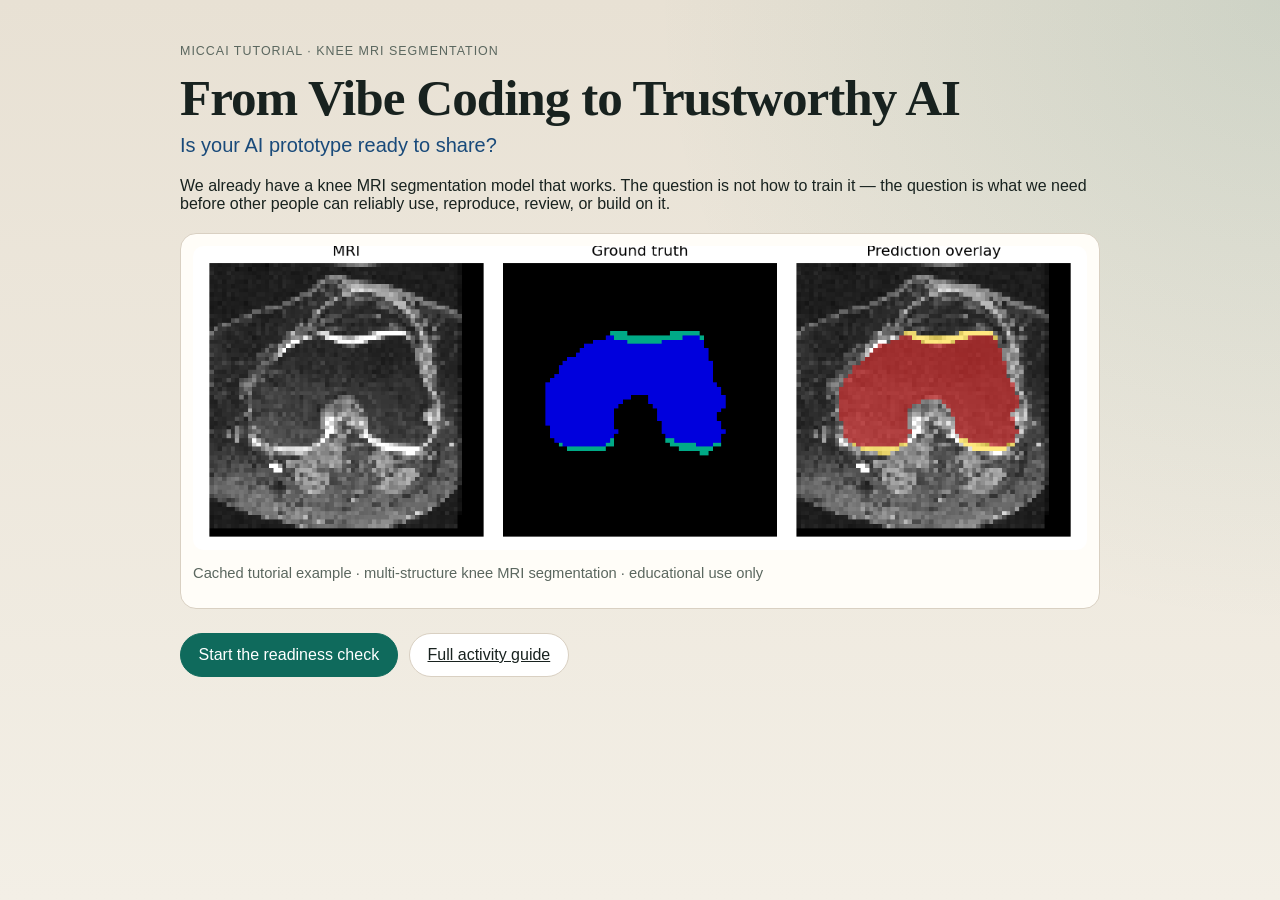
==== website/index.html @ ebb2738b "Add interactive tutorial activity and GitHub Pages site. Include the full activity guide (docs + web" ====
<!DOCTYPE html>
<html lang="en">
  <head>
    <meta charset="utf-8" />
    <meta name="viewport" content="width=device-width, initial-scale=1" />
    <title>From Vibe Coding to Trustworthy AI</title>
    <meta
      name="description"
      content="Interactive readiness check: run a cached lab, score AI-generated tests, pack evidence by intended use."
    />
    <link rel="stylesheet" href="style.css" />
  </head>
  <body>
    <main class="shell">
      <section id="landing" class="screen">
        <p class="eyebrow">MICCAI tutorial · knee MRI segmentation</p>
        <h1>From Vibe Coding to Trustworthy AI</h1>
        <p class="lede">Is your AI prototype ready to share?</p>
        <p>
          We already have a knee MRI segmentation model that works. The question is
          not how to train it — the question is what we need before other people can
          reliably use, reproduce, review, or build on it.
        </p>
        <div class="hero-visual">
          <img src="assets/mid_slice.png" alt="Knee MRI with segmentation overlay" />
          <p class="caption">
            Cached tutorial example · multi-structure knee MRI segmentation · educational use only
          </p>
        </div>
        <div class="nav" style="margin-top:0">
          <button class="btn primary" data-go="use">Start the readiness check</button>
          <a class="btn" href="activity.html">Full activity guide</a>
        </div>
      </section>

      <section id="use" class="screen hidden">
        <h2>Choose your intended use</h2>
        <p>This choice changes the recommendations at the end.</p>
        <div class="card-grid" id="use-grid"></div>
        <div class="nav">
          <button class="btn" data-go="landing">Back</button>
          <button class="btn primary" id="use-next" disabled>Continue</button>
        </div>
      </section>

      <section id="testing" class="screen hidden">
        <h2>Testing checklist</h2>
        <p class="callout">
          <strong>Important:</strong> testing the AI model ≠ testing the AI software.
          Model questions ask “is performance acceptable?” Software questions ask
          “does the pipeline load, validate, save and stay stable?”
        </p>
        <div id="testing-list" class="checklist"></div>
        <div class="nav">
          <button class="btn" data-go="use">Back</button>
          <button class="btn primary" data-go="repro">Continue</button>
        </div>
      </section>

      <section id="repro" class="screen hidden">
        <h2>Reproducibility checklist</h2>
        <pre class="flow">Clone → Install → Run one command → Reproduce the example result</pre>
        <div id="repro-list" class="checklist"></div>
        <div class="nav">
          <button class="btn" data-go="testing">Back</button>
          <button class="btn primary" data-go="lab">Continue to lab</button>
        </div>
      </section>

      <section id="lab" class="screen hidden">
        <h2>Run the lab</h2>
        <p>
          Click to run the cached demo, smoke checks, or reproduction.
          Live mode needs <code>python scripts/tutorial_lab.py</code>; otherwise you see a pre-recorded sample.
        </p>
        <div id="lab-banner" class="lab-banner" aria-live="polite"></div>
        <div class="lab-actions">
          <button class="btn primary" type="button" data-lab="demo">Run demo</button>
          <button class="btn primary" type="button" data-lab="smoke">Run smoke test</button>
          <button class="btn primary" type="button" data-lab="reproduce">Reproduce example</button>
        </div>
        <pre id="lab-terminal" class="lab-terminal" aria-live="polite">Ready. Choose an action above.</pre>
        <div id="lab-overlay-wrap" class="lab-overlay hidden">
          <img id="lab-overlay" alt="Lab overlay preview" />
        </div>
        <div class="nav">
          <button class="btn" data-go="repro">Back</button>
          <button class="btn primary" data-go="assess">Score AI-generated tests</button>
        </div>
      </section>

      <section id="assess" class="screen hidden">
        <h2>Score AI-generated tests</h2>
        <p>
          Same task, three prompts. Read the generated test, score it yourself (0–6),
          then compare with the answer key.
        </p>
        <div class="scenario-tabs" id="assess-tabs" role="tablist"></div>
        <article class="assess-panel">
          <h3>Prompt</h3>
          <pre id="assess-prompt" class="prompt-box"></pre>
          <div class="pack-actions">
            <button class="btn" type="button" id="copy-prompt">Copy prompt</button>
          </div>
          <h3>Generated test</h3>
          <pre id="assess-code" class="code-box"></pre>
          <h3>Your score <span id="assess-your-total" class="score-pill">0 / 6</span></h3>
          <div id="assess-rubric" class="rubric-list"></div>
          <div class="pack-actions">
            <button class="btn" type="button" id="assess-reset">Reset my scores</button>
            <button class="btn primary" type="button" id="assess-compare">Compare with answer key</button>
          </div>
          <div id="assess-feedback" class="pack-feedback hidden" aria-live="polite"></div>
        </article>
        <div class="nav">
          <button class="btn" data-go="lab">Back</button>
          <button class="btn primary" data-go="scenarios">Continue to packing</button>
        </div>
      </section>

      <section id="scenarios" class="screen hidden">
        <h2>Pack what you need</h2>
        <p>
          Drag items into the bag for this use case — or tap an item, then tap the bag.
          Leave overkill items in the pool. Then check your packing.
        </p>
        <div class="scenario-tabs" id="scenario-tabs" role="tablist"></div>
        <div class="pack-board">
          <div class="pack-zone pool-zone">
            <h3>Available evidence</h3>
            <p class="caption" id="pool-hint">Tap or drag items you would include.</p>
            <div id="item-pool" class="item-pool" aria-label="Available evidence"></div>
          </div>
          <div class="pack-zone bag-zone" id="bag-drop">
            <h3 id="bag-title">Your bag</h3>
            <p class="caption" id="bag-hint">Drop essentials here</p>
            <div id="item-bag" class="item-bag" aria-label="Packed items"></div>
          </div>
        </div>
        <div class="pack-actions">
          <button class="btn" id="pack-reset" type="button">Empty bag</button>
          <button class="btn primary" id="pack-check" type="button">Check my packing</button>
        </div>
        <div id="pack-feedback" class="pack-feedback hidden" aria-live="polite"></div>
        <div class="nav">
          <button class="btn" data-go="assess">Back</button>
          <button class="btn primary" id="scenario-next" type="button">Next scenario</button>
        </div>
      </section>

      <section id="summary" class="screen hidden">
        <h2>Final readiness summary</h2>
        <p class="caption">Educational indicator only — not a clinical certification.</p>
        <div id="summary-box" class="summary"></div>
        <div class="nav">
          <button class="btn" data-go="scenarios">Back</button>
          <button class="btn" id="restart">Start over</button>
        </div>
      </section>
    </main>
    <script src="script.js"></script>
  </body>
</html>
---- website/style.css ----
:root {
  --bg: #f3efe6;
  --ink: #18221f;
  --muted: #5b675f;
  --card: #fffdf8;
  --line: #d9d0c2;
  --accent: #0f6a5c;
  --accent-2: #194a7a;
  --warn: #9a4f16;
  --ok: #1f6b45;
  --serif: Georgia, "Iowan Old Style", "Times New Roman", serif;
  --sans: "Segoe UI", "Helvetica Neue", Arial, sans-serif;
}

* { box-sizing: border-box; }
body {
  margin: 0;
  font-family: var(--sans);
  color: var(--ink);
  background:
    radial-gradient(circle at top right, rgba(15,106,92,.12), transparent 40%),
    linear-gradient(180deg, #e8e1d4, var(--bg));
  min-height: 100vh;
}
.shell {
  width: min(920px, calc(100% - 2rem));
  margin: 0 auto;
  padding: 2rem 0 3rem;
}
.hidden { display: none !important; }
.eyebrow {
  text-transform: uppercase;
  letter-spacing: .08em;
  font-size: .78rem;
  color: var(--muted);
}
h1, h2, h3 { font-family: var(--serif); letter-spacing: -.02em; }
h1 { font-size: clamp(2rem, 5vw, 3.2rem); line-height: 1.05; margin: .4rem 0 0.6rem; }
.lede { font-size: 1.25rem; color: var(--accent-2); margin-top: 0; }
.caption { color: var(--muted); font-size: .92rem; }
.hero-visual {
  margin: 1.25rem 0 1.5rem;
  padding: 0.75rem;
  background: var(--card);
  border: 1px solid var(--line);
  border-radius: 16px;
}
.hero-visual img { width: 100%; border-radius: 10px; display: block; }
.btn {
  border: 1px solid var(--line);
  background: white;
  color: var(--ink);
  border-radius: 999px;
  padding: .75rem 1.1rem;
  font: inherit;
  cursor: pointer;
}
.btn.primary { background: var(--accent); border-color: var(--accent); color: white; }
.btn:disabled { opacity: .45; cursor: not-allowed; }
.nav { display: flex; gap: .7rem; flex-wrap: wrap; margin-top: 1.25rem; }
.card-grid { display: grid; grid-template-columns: repeat(auto-fit, minmax(180px, 1fr)); gap: .8rem; }
.use-card, .check-item, .scenario, .summary {
  background: var(--card);
  border: 1px solid var(--line);
  border-radius: 14px;
  padding: 1rem;
}
.use-card { text-align: left; cursor: pointer; font: inherit; color: inherit; }
.use-card.selected, .check-item.done { border-color: var(--accent); box-shadow: 0 0 0 2px rgba(15,106,92,.12); }
.use-card strong { display: block; font-family: var(--serif); font-size: 1.1rem; margin-bottom: .35rem; }
.checklist { display: grid; gap: .7rem; }
.check-item { cursor: pointer; }
.check-item .tag {
  display: inline-block;
  font-size: .75rem;
  font-weight: 700;
  letter-spacing: .04em;
  padding: .2rem .5rem;
  border-radius: 999px;
  background: rgba(15,106,92,.1);
  color: var(--accent);
  margin-bottom: .4rem;
}
.callout {
  background: rgba(154,79,22,.08);
  border-left: 4px solid var(--warn);
  padding: .8rem 1rem;
}
.flow {
  background: #17231f;
  color: #e8f5f1;
  padding: 1rem;
  border-radius: 12px;
  overflow: auto;
}
.scenario-tabs {
  display: flex;
  flex-wrap: wrap;
  gap: .5rem;
  margin: 1rem 0 1.1rem;
}
.scenario-tab {
  border: 1px solid var(--line);
  background: white;
  border-radius: 999px;
  padding: .45rem .85rem;
  font: inherit;
  cursor: pointer;
  color: var(--muted);
}
.scenario-tab.active {
  background: var(--accent);
  border-color: var(--accent);
  color: white;
}
.scenario-tab.done:not(.active) {
  border-color: var(--ok);
  color: var(--ok);
}
.pack-board {
  display: grid;
  grid-template-columns: 1fr 1fr;
  gap: .9rem;
  margin-bottom: 1rem;
}
.pack-zone {
  background: var(--card);
  border: 1px solid var(--line);
  border-radius: 14px;
  padding: 1rem;
  min-height: 220px;
}
.pack-zone h3 { margin: 0 0 .25rem; font-size: 1.05rem; }
.bag-zone {
  border-style: dashed;
  border-width: 2px;
  background:
    linear-gradient(180deg, rgba(15,106,92,.06), transparent 55%),
    var(--card);
}
.bag-zone.drag-over {
  border-color: var(--accent);
  box-shadow: 0 0 0 3px rgba(15,106,92,.15);
}
.item-pool, .item-bag {
  display: flex;
  flex-wrap: wrap;
  gap: .5rem;
  margin-top: .75rem;
  min-height: 4rem;
}
.pack-item {
  border: 1px solid var(--line);
  background: white;
  border-radius: 12px;
  padding: .55rem .75rem;
  font: inherit;
  font-size: .92rem;
  cursor: grab;
  user-select: none;
  transition: transform .15s ease, box-shadow .15s ease, border-color .15s ease;
}
.pack-item:active { cursor: grabbing; }
.pack-item.selected {
  border-color: var(--accent-2);
  box-shadow: 0 0 0 2px rgba(25,74,122,.18);
  transform: translateY(-2px);
}
.pack-item.correct {
  border-color: var(--ok);
  background: rgba(31,107,69,.08);
}
.pack-item.overkill {
  border-color: var(--warn);
  background: rgba(154,79,22,.1);
}
.pack-item.missing-mark {
  opacity: .55;
  border-style: dashed;
}
.pack-actions {
  display: flex;
  flex-wrap: wrap;
  gap: .7rem;
  margin-bottom: .9rem;
}
.pack-feedback {
  background: var(--card);
  border: 1px solid var(--line);
  border-radius: 14px;
  padding: 1rem 1.1rem;
  margin-bottom: .5rem;
}
.pack-feedback h3 { margin: 0 0 .4rem; }
.pack-feedback ul { margin: .35rem 0 .8rem 1.1rem; }
.pack-feedback .score {
  font-family: var(--serif);
  font-size: 1.15rem;
  color: var(--accent-2);
}
.pack-feedback .ok { color: var(--ok); }
.pack-feedback .warn { color: var(--warn); }
.lab-banner {
  border-radius: 12px;
  padding: .7rem 1rem;
  margin: .8rem 0 1rem;
  background: rgba(25,74,122,.08);
  border: 1px solid var(--line);
  color: var(--accent-2);
  font-size: .95rem;
}
.lab-banner.live { background: rgba(31,107,69,.1); color: var(--ok); }
.lab-banner.sample { background: rgba(154,79,22,.1); color: var(--warn); }
.lab-actions { display: flex; flex-wrap: wrap; gap: .7rem; margin-bottom: .9rem; }
.lab-terminal {
  background: #17231f;
  color: #e8f5f1;
  padding: 1rem;
  border-radius: 12px;
  overflow: auto;
  min-height: 10rem;
  white-space: pre-wrap;
  font-size: .9rem;
  line-height: 1.45;
}
.lab-overlay {
  margin-top: 1rem;
  padding: .75rem;
  background: var(--card);
  border: 1px solid var(--line);
  border-radius: 14px;
}
.lab-overlay img { width: 100%; border-radius: 10px; display: block; }
.assess-panel {
  background: var(--card);
  border: 1px solid var(--line);
  border-radius: 14px;
  padding: 1rem 1.1rem;
}
.prompt-box, .code-box {
  background: #17231f;
  color: #e8f5f1;
  padding: .9rem 1rem;
  border-radius: 12px;
  overflow: auto;
  white-space: pre-wrap;
  font-size: .86rem;
  line-height: 1.4;
  max-height: 280px;
}
.score-pill {
  display: inline-block;
  margin-left: .4rem;
  font-family: var(--sans);
  font-size: .9rem;
  padding: .15rem .55rem;
  border-radius: 999px;
  background: rgba(15,106,92,.12);
  color: var(--accent);
  vertical-align: middle;
}
.rubric-list { display: grid; gap: .55rem; margin: .7rem 0 1rem; }
.rubric-row {
  display: grid;
  grid-template-columns: 1fr auto;
  gap: .6rem;
  align-items: center;
  padding: .65rem .75rem;
  border: 1px solid var(--line);
  border-radius: 12px;
  background: white;
}
.rubric-row.match-yes { border-color: var(--ok); background: rgba(31,107,69,.06); }
.rubric-row.match-no { border-color: var(--warn); background: rgba(154,79,22,.08); }
.rubric-row .hint { display: block; color: var(--muted); font-size: .85rem; margin-top: .15rem; }
.rubric-toggle { display: flex; gap: .35rem; }
.rubric-toggle button {
  border: 1px solid var(--line);
  background: white;
  border-radius: 999px;
  padding: .35rem .7rem;
  font: inherit;
  cursor: pointer;
}
.rubric-toggle button.on-yes { background: rgba(31,107,69,.15); border-color: var(--ok); color: var(--ok); }
.rubric-toggle button.on-no { background: rgba(154,79,22,.12); border-color: var(--warn); color: var(--warn); }
code {
  font-family: ui-monospace, Consolas, monospace;
  font-size: .9em;
  background: rgba(0,0,0,.05);
  padding: .1rem .35rem;
  border-radius: 6px;
}
.summary h3 { margin-top: 0; }
.summary ul { margin: .4rem 0 1rem 1.1rem; }
@media (max-width: 720px) {
  .pack-board { grid-template-columns: 1fr; }
  .rubric-row { grid-template-columns: 1fr; }
}
@media (max-width: 640px) {
  .shell { padding-top: 1.2rem; }
}
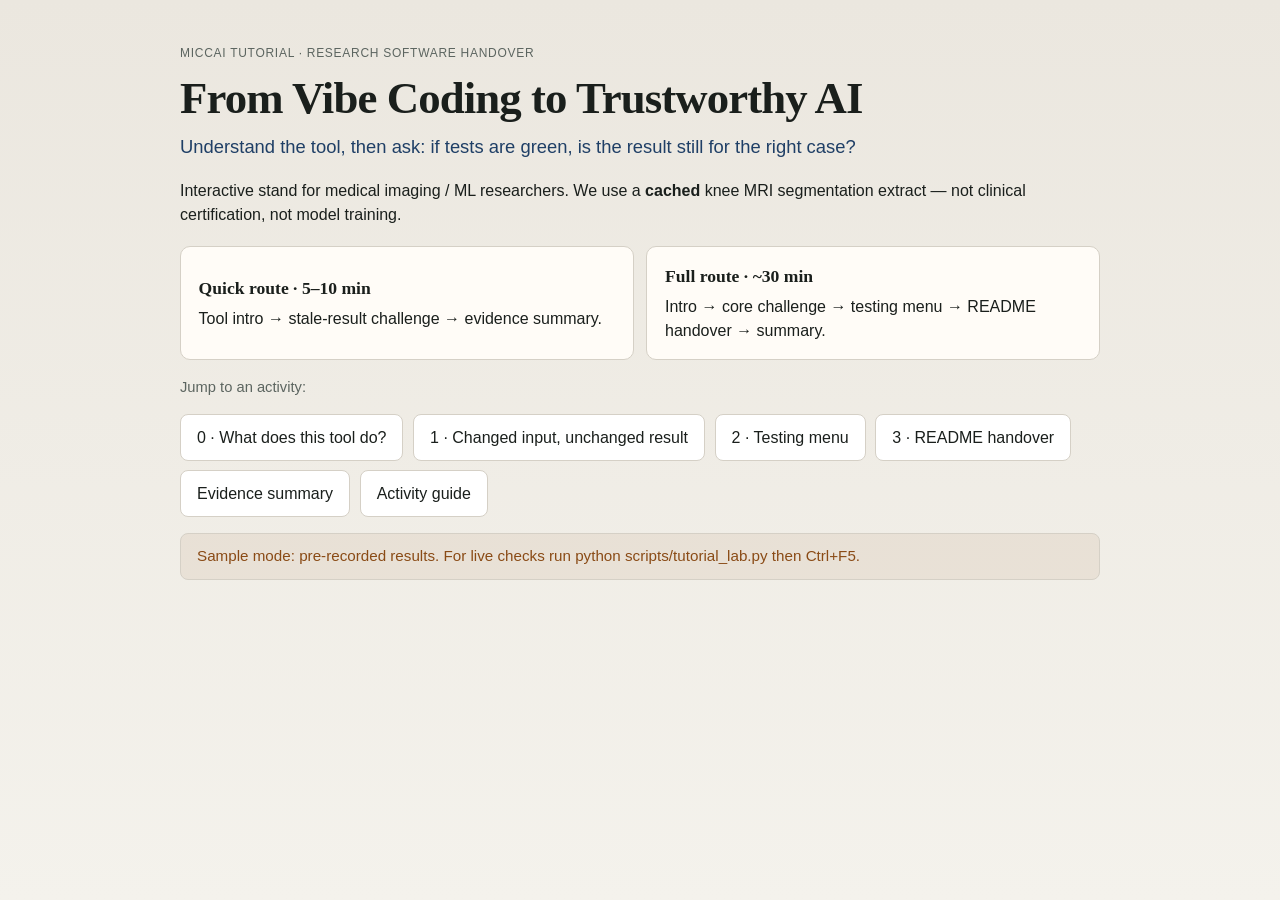
==== commit 209787d7: "initial" ====
--- a/website/index.html
+++ b/website/index.html
@@ -6,158 +6,218 @@
     <title>From Vibe Coding to Trustworthy AI</title>
     <meta
       name="description"
-      content="Interactive readiness check: run a cached lab, score AI-generated tests, pack evidence by intended use."
+      content="MICCAI stand: understand a knee MRI segmentation tool, catch stale result reuse, review README handover."
     />
     <link rel="stylesheet" href="style.css" />
   </head>
   <body>
     <main class="shell">
       <section id="landing" class="screen">
-        <p class="eyebrow">MICCAI tutorial · knee MRI segmentation</p>
+        <p class="eyebrow">MICCAI tutorial · research software handover</p>
         <h1>From Vibe Coding to Trustworthy AI</h1>
-        <p class="lede">Is your AI prototype ready to share?</p>
+        <p class="lede">
+          Understand the tool, then ask: if tests are green, is the result still for the right case?
+        </p>
         <p>
-          We already have a knee MRI segmentation model that works. The question is
-          not how to train it — the question is what we need before other people can
-          reliably use, reproduce, review, or build on it.
-        </p>
-        <div class="hero-visual">
-          <img src="assets/mid_slice.png" alt="Knee MRI with segmentation overlay" />
+          Interactive stand for medical imaging / ML researchers. We use a
+          <strong>cached</strong> knee MRI segmentation extract — not clinical certification,
+          not model training.
+        </p>
+        <div class="route-grid">
+          <button class="route-card" type="button" data-go="intro" data-route="quick">
+            <strong>Quick route · 5–10 min</strong>
+            <span>Tool intro → stale-result challenge → evidence summary.</span>
+          </button>
+          <button class="route-card" type="button" data-go="intro" data-route="full">
+            <strong>Full route · ~30 min</strong>
+            <span>Intro → core challenge → testing menu → README handover → summary.</span>
+          </button>
+        </div>
+        <p class="caption">Jump to an activity:</p>
+        <div class="nav">
+          <button class="btn" type="button" data-go="intro">0 · What does this tool do?</button>
+          <button class="btn" type="button" data-go="core">1 · Changed input, unchanged result</button>
+          <button class="btn" type="button" data-go="challenges">2 · Testing menu</button>
+          <button class="btn" type="button" data-go="handover">3 · README handover</button>
+          <button class="btn" type="button" data-go="summary">Evidence summary</button>
+          <a class="btn" href="activity.html">Activity guide</a>
+        </div>
+        <div id="lab-banner" class="lab-banner" aria-live="polite"></div>
+      </section>
+
+      <section id="intro" class="screen hidden">
+        <h2>What does this tool do?</h2>
+        <p>
+          Multi-structure <strong>knee MRI segmentation</strong>: the software takes a 3D MRI volume
+          and produces a label map (and optional visuals / provenance). This page uses the packaged
+          tutorial extract <code>examples/case_001</code> (downsampled).
+        </p>
+
+        <details open>
+          <summary>Overview (about 2 minutes)</summary>
+          <div class="panel">
+            <ul>
+              <li><strong>User provides:</strong> a 3D knee MRI in <code>.nii.gz</code> (NIfTI).</li>
+              <li><strong>Software produces:</strong> a segmentation NIfTI (integer labels per voxel), optional overlay PNG, optional provenance JSON.</li>
+              <li><strong>Research use:</strong> draft structure masks for further analysis — not a clinical device.</li>
+              <li><strong>This demo executes:</strong> the <em>cached</em> path (load packaged prediction → validate → save/visualise). It does <em>not</em> run full nnU-Net GPU inference unless you configure optional weights separately.</li>
+            </ul>
+          </div>
+        </details>
+
+        <details>
+          <summary>Processing flow: real inference vs tutorial cache</summary>
+          <pre class="flow">Real inference (optional):
+  MRI → preprocess / nnU-Net predict → segmentation NIfTI → save
+
+Cached tutorial (default here):
+  Example MRI + precomputed prediction → validate/load → save result + overlay
+
+Mode label: “live lab” = Python ran on this machine. It still uses the cached prediction unless you enable optional inference.</pre>
+        </details>
+
+        <div class="panel">
+          <h3>Interactive slice view</h3>
+          <p class="caption" id="intro-slice-caption">Loading slice assets…</p>
+          <div class="intro-controls">
+            <label>Axial slice <span id="slice-label">—</span>
+              <input type="range" id="slice-slider" min="0" max="0" value="0" />
+            </label>
+            <label>View
+              <select id="view-mode">
+                <option value="mri">MRI only</option>
+                <option value="pred">Segmentation mask</option>
+                <option value="overlay" selected>MRI + overlay</option>
+                <option value="gt">Ground truth mask (reference)</option>
+                <option value="gt_overlay">MRI + ground truth</option>
+              </select>
+            </label>
+            <label>Overlay opacity
+              <input type="range" id="opacity-slider" min="0" max="100" value="55" />
+            </label>
+          </div>
+          <div class="intro-stage">
+            <img id="intro-img" alt="Knee MRI slice" />
+            <div id="intro-overlay-img" class="intro-overlay-layer" aria-hidden="true"></div>
+          </div>
+          <div id="intro-legend" class="legend"></div>
           <p class="caption">
-            Cached tutorial example · multi-structure knee MRI segmentation · educational use only
+            Ground truth is a <strong>reference annotation for evaluation</strong>, not an input required for ordinary inference.
+            Prediction and ground truth must not be confused.
           </p>
         </div>
-        <div class="nav" style="margin-top:0">
-          <button class="btn primary" data-go="use">Start the readiness check</button>
-          <a class="btn" href="activity.html">Full activity guide</a>
-        </div>
-      </section>
-
-      <section id="use" class="screen hidden">
-        <h2>Choose your intended use</h2>
-        <p>This choice changes the recommendations at the end.</p>
-        <div class="card-grid" id="use-grid"></div>
-        <div class="nav">
-          <button class="btn" data-go="landing">Back</button>
-          <button class="btn primary" id="use-next" disabled>Continue</button>
-        </div>
-      </section>
-
-      <section id="testing" class="screen hidden">
-        <h2>Testing checklist</h2>
-        <p class="callout">
-          <strong>Important:</strong> testing the AI model ≠ testing the AI software.
-          Model questions ask “is performance acceptable?” Software questions ask
-          “does the pipeline load, validate, save and stay stable?”
-        </p>
-        <div id="testing-list" class="checklist"></div>
-        <div class="nav">
-          <button class="btn" data-go="use">Back</button>
-          <button class="btn primary" data-go="repro">Continue</button>
-        </div>
-      </section>
-
-      <section id="repro" class="screen hidden">
-        <h2>Reproducibility checklist</h2>
-        <pre class="flow">Clone → Install → Run one command → Reproduce the example result</pre>
-        <div id="repro-list" class="checklist"></div>
-        <div class="nav">
-          <button class="btn" data-go="testing">Back</button>
-          <button class="btn primary" data-go="lab">Continue to lab</button>
-        </div>
-      </section>
-
-      <section id="lab" class="screen hidden">
-        <h2>Run the lab</h2>
+
+        <details>
+          <summary>Technical details (from packaged files)</summary>
+          <div class="panel" id="intro-tech"></div>
+        </details>
+
+        <div class="nav">
+          <button class="btn" type="button" data-go="landing">Home</button>
+          <button class="btn primary" type="button" data-go="core">Continue to core challenge</button>
+        </div>
+      </section>
+
+      <section id="core" class="screen hidden">
+        <h2>Changed input, unchanged result</h2>
+        <p class="caption">
+          Seeded teaching defect: “skip segmentation if prediction.nii.gz already exists.”
+          Not a claim that the production cached pipeline has this bug.
+          Teaching cases A/B are derived from the packaged extract (B remaps labels) — not two patients.
+        </p>
+        <ol class="steps" id="core-steps">
+          <li data-step="1" class="step active">Feature &amp; initial tests</li>
+          <li data-step="2" class="step">Predict</li>
+          <li data-step="3" class="step">Run A then B</li>
+          <li data-step="4" class="step">Compare evidence</li>
+          <li data-step="5" class="step">Stronger test</li>
+          <li data-step="6" class="step">Fix &amp; verify</li>
+        </ol>
+        <div id="core-panel" class="panel"></div>
+        <pre id="core-terminal" class="lab-terminal hidden" aria-live="polite"></pre>
+        <div class="nav">
+          <button class="btn" type="button" data-go="intro">Back</button>
+          <button class="btn" type="button" id="core-back">Previous step</button>
+          <button class="btn primary" type="button" id="core-next">Continue</button>
+          <button class="btn" type="button" data-go="challenges">Testing menu</button>
+        </div>
+      </section>
+
+      <section id="challenges" class="screen hidden">
+        <h2>Layered testing challenges</h2>
+        <p>Optional depth. Affine geometry is listed under advanced.</p>
+        <div class="level-block">
+          <h3>Level 1 — Behaviour and input contracts</h3>
+          <div class="nav">
+            <button class="btn" type="button" data-challenge="level1_dice">Dice examples</button>
+            <button class="btn" type="button" data-challenge="level1_shapes">Shape mismatch</button>
+            <button class="btn" type="button" data-challenge="level1_invalid">Invalid inputs</button>
+          </div>
+        </div>
+        <div class="level-block">
+          <h3>Level 2 — Integration and regressions</h3>
+          <div class="nav">
+            <button class="btn" type="button" data-challenge="level2_geometry">Saved geometry (advanced)</button>
+            <button class="btn" type="button" data-challenge="level2_per_label">Mean vs per-label Dice</button>
+          </div>
+        </div>
+        <div class="level-block">
+          <h3>Level 3 — Reproducibility and evidence</h3>
+          <div class="nav">
+            <button class="btn" type="button" data-challenge="level3_evidence">Arrays, geometry, provenance</button>
+          </div>
+        </div>
+        <div id="challenge-detail" class="panel hidden"></div>
+        <pre id="challenge-terminal" class="lab-terminal hidden" aria-live="polite"></pre>
+        <div class="nav">
+          <button class="btn" type="button" data-go="core">Back to core</button>
+          <button class="btn primary" type="button" data-go="handover">README handover</button>
+        </div>
+      </section>
+
+      <section id="handover" class="screen hidden">
+        <h2>Research handover review</h2>
         <p>
-          Click to run the cached demo, smoke checks, or reproduction.
-          Live mode needs <code>python scripts/tutorial_lab.py</code>; otherwise you see a pre-recorded sample.
-        </p>
-        <div id="lab-banner" class="lab-banner" aria-live="polite"></div>
-        <div class="lab-actions">
-          <button class="btn primary" type="button" data-lab="demo">Run demo</button>
-          <button class="btn primary" type="button" data-lab="smoke">Run smoke test</button>
-          <button class="btn primary" type="button" data-lab="reproduce">Reproduce example</button>
-        </div>
-        <pre id="lab-terminal" class="lab-terminal" aria-live="polite">Ready. Choose an action above.</pre>
-        <div id="lab-overlay-wrap" class="lab-overlay hidden">
-          <img id="lab-overlay" alt="Lab overlay preview" />
-        </div>
-        <div class="nav">
-          <button class="btn" data-go="repro">Back</button>
-          <button class="btn primary" data-go="assess">Score AI-generated tests</button>
-        </div>
-      </section>
-
-      <section id="assess" class="screen hidden">
-        <h2>Score AI-generated tests</h2>
-        <p>
-          Same task, three prompts. Read the generated test, score it yourself (0–6),
-          then compare with the answer key.
-        </p>
-        <div class="scenario-tabs" id="assess-tabs" role="tablist"></div>
-        <article class="assess-panel">
-          <h3>Prompt</h3>
-          <pre id="assess-prompt" class="prompt-box"></pre>
-          <div class="pack-actions">
-            <button class="btn" type="button" id="copy-prompt">Copy prompt</button>
-          </div>
-          <h3>Generated test</h3>
-          <pre id="assess-code" class="code-box"></pre>
-          <h3>Your score <span id="assess-your-total" class="score-pill">0 / 6</span></h3>
-          <div id="assess-rubric" class="rubric-list"></div>
-          <div class="pack-actions">
-            <button class="btn" type="button" id="assess-reset">Reset my scores</button>
-            <button class="btn primary" type="button" id="assess-compare">Compare with answer key</button>
-          </div>
-          <div id="assess-feedback" class="pack-feedback hidden" aria-live="polite"></div>
-        </article>
-        <div class="nav">
-          <button class="btn" data-go="lab">Back</button>
-          <button class="btn primary" data-go="scenarios">Continue to packing</button>
-        </div>
-      </section>
-
-      <section id="scenarios" class="screen hidden">
-        <h2>Pack what you need</h2>
-        <p>
-          Drag items into the bag for this use case — or tap an item, then tap the bag.
-          Leave overkill items in the pool. Then check your packing.
-        </p>
-        <div class="scenario-tabs" id="scenario-tabs" role="tablist"></div>
-        <div class="pack-board">
-          <div class="pack-zone pool-zone">
-            <h3>Available evidence</h3>
-            <p class="caption" id="pool-hint">Tap or drag items you would include.</p>
-            <div id="item-pool" class="item-pool" aria-label="Available evidence"></div>
-          </div>
-          <div class="pack-zone bag-zone" id="bag-drop">
-            <h3 id="bag-title">Your bag</h3>
-            <p class="caption" id="bag-hint">Drop essentials here</p>
-            <div id="item-bag" class="item-bag" aria-label="Packed items"></div>
-          </div>
-        </div>
-        <div class="pack-actions">
-          <button class="btn" id="pack-reset" type="button">Empty bag</button>
-          <button class="btn primary" id="pack-check" type="button">Check my packing</button>
-        </div>
-        <div id="pack-feedback" class="pack-feedback hidden" aria-live="polite"></div>
-        <div class="nav">
-          <button class="btn" data-go="assess">Back</button>
-          <button class="btn primary" id="scenario-next" type="button">Next scenario</button>
+          A collaborator must install, run the cached example, verify outputs, and understand limits using only the README.
+        </p>
+        <div class="panel">
+          <h3>1. Incomplete README — identify problems first</h3>
+          <pre id="readme-incomplete" class="code-box"></pre>
+          <label class="field-label" for="readme-notes">What is missing or misleading?</label>
+          <textarea id="readme-notes" rows="3" placeholder="Notes before revealing the improved version…"></textarea>
+          <div class="nav">
+            <button class="btn" type="button" id="reveal-readme">Reveal improved README</button>
+            <button class="btn" type="button" id="copy-readme-prompt">Copy audit prompt</button>
+          </div>
+          <div id="readme-improved-wrap" class="hidden">
+            <h3>2. Improved README</h3>
+            <pre id="readme-improved" class="code-box"></pre>
+            <p class="callout">Facilitator pair: follow the real repository README cold; record the first ambiguity.</p>
+          </div>
+        </div>
+        <div class="panel">
+          <h3>Prompt stages</h3>
+          <div class="scenario-tabs" id="prompt-tabs"></div>
+          <pre id="prompt-text" class="prompt-box"></pre>
+          <button class="btn" type="button" id="copy-stage-prompt">Copy prompt</button>
+        </div>
+        <div class="nav">
+          <button class="btn" type="button" data-go="challenges">Back</button>
+          <button class="btn primary" type="button" data-go="summary">Evidence summary</button>
         </div>
       </section>
 
       <section id="summary" class="screen hidden">
-        <h2>Final readiness summary</h2>
-        <p class="caption">Educational indicator only — not a clinical certification.</p>
+        <h2>Evidence-based handover summary</h2>
+        <p class="caption">Completion is not verification. Distinguish live runs, samples, detections, and reveals.</p>
         <div id="summary-box" class="summary"></div>
         <div class="nav">
-          <button class="btn" data-go="scenarios">Back</button>
-          <button class="btn" id="restart">Start over</button>
+          <button class="btn primary" type="button" id="copy-summary">Copy Markdown summary</button>
+          <button class="btn" type="button" data-go="landing">Home</button>
+          <button class="btn" type="button" id="restart">Reset session evidence</button>
         </div>
       </section>
     </main>
-    <script src="script.js"></script>
+    <script src="script.js?v=20260921b"></script>
   </body>
 </html>
--- a/website/style.css
+++ b/website/style.css
@@ -1,15 +1,16 @@
 :root {
-  --bg: #f3efe6;
-  --ink: #18221f;
-  --muted: #5b675f;
-  --card: #fffdf8;
-  --line: #d9d0c2;
-  --accent: #0f6a5c;
-  --accent-2: #194a7a;
-  --warn: #9a4f16;
-  --ok: #1f6b45;
-  --serif: Georgia, "Iowan Old Style", "Times New Roman", serif;
-  --sans: "Segoe UI", "Helvetica Neue", Arial, sans-serif;
+  --bg: #f4f2ec;
+  --ink: #1a1f1c;
+  --muted: #5c6560;
+  --card: #fffcf7;
+  --line: #d5d0c6;
+  --accent: #0d5c52;
+  --accent-2: #1f3f66;
+  --warn: #8a4b16;
+  --ok: #1b5f3c;
+  --serif: "Iowan Old Style", "Palatino Linotype", Palatino, Georgia, serif;
+  --sans: "Segoe UI", "Helvetica Neue", Helvetica, Arial, sans-serif;
+  --mono: ui-monospace, "Cascadia Code", Consolas, monospace;
 }
 
 * { box-sizing: border-box; }
@@ -17,10 +18,9 @@
   margin: 0;
   font-family: var(--sans);
   color: var(--ink);
-  background:
-    radial-gradient(circle at top right, rgba(15,106,92,.12), transparent 40%),
-    linear-gradient(180deg, #e8e1d4, var(--bg));
+  background: linear-gradient(180deg, #ebe7df, var(--bg));
   min-height: 100vh;
+  line-height: 1.5;
 }
 .shell {
   width: min(920px, calc(100% - 2rem));
@@ -30,273 +30,194 @@
 .hidden { display: none !important; }
 .eyebrow {
   text-transform: uppercase;
-  letter-spacing: .08em;
-  font-size: .78rem;
+  letter-spacing: .06em;
+  font-size: .75rem;
   color: var(--muted);
 }
-h1, h2, h3 { font-family: var(--serif); letter-spacing: -.02em; }
-h1 { font-size: clamp(2rem, 5vw, 3.2rem); line-height: 1.05; margin: .4rem 0 0.6rem; }
-.lede { font-size: 1.25rem; color: var(--accent-2); margin-top: 0; }
+h1, h2, h3 { font-family: var(--serif); letter-spacing: -.02em; font-weight: 600; }
+h1 { font-size: clamp(1.9rem, 4vw, 2.8rem); line-height: 1.1; margin: .35rem 0 .6rem; }
+h2 { font-size: 1.55rem; margin-top: 0; }
+.lede { font-size: 1.15rem; color: var(--accent-2); margin-top: 0; }
 .caption { color: var(--muted); font-size: .92rem; }
-.hero-visual {
-  margin: 1.25rem 0 1.5rem;
-  padding: 0.75rem;
+.btn {
+  border: 1px solid var(--line);
+  background: #fff;
+  color: var(--ink);
+  border-radius: 8px;
+  padding: .65rem 1rem;
+  font: inherit;
+  cursor: pointer;
+  text-decoration: none;
+  display: inline-block;
+}
+.btn.primary { background: var(--accent); border-color: var(--accent); color: #fff; }
+.btn:disabled { opacity: .45; cursor: not-allowed; }
+.nav { display: flex; gap: .6rem; flex-wrap: wrap; margin-top: 1rem; }
+.route-grid {
+  display: grid;
+  grid-template-columns: repeat(auto-fit, minmax(240px, 1fr));
+  gap: .8rem;
+  margin: 1.2rem 0 1rem;
+}
+.route-card, .panel, .summary, .level-block {
   background: var(--card);
   border: 1px solid var(--line);
-  border-radius: 16px;
-}
-.hero-visual img { width: 100%; border-radius: 10px; display: block; }
-.btn {
-  border: 1px solid var(--line);
-  background: white;
-  color: var(--ink);
-  border-radius: 999px;
-  padding: .75rem 1.1rem;
-  font: inherit;
+  border-radius: 10px;
+  padding: 1rem 1.1rem;
+}
+.route-card {
+  text-align: left;
   cursor: pointer;
-}
-.btn.primary { background: var(--accent); border-color: var(--accent); color: white; }
-.btn:disabled { opacity: .45; cursor: not-allowed; }
-.nav { display: flex; gap: .7rem; flex-wrap: wrap; margin-top: 1.25rem; }
-.card-grid { display: grid; grid-template-columns: repeat(auto-fit, minmax(180px, 1fr)); gap: .8rem; }
-.use-card, .check-item, .scenario, .summary {
-  background: var(--card);
-  border: 1px solid var(--line);
-  border-radius: 14px;
+  font: inherit;
+  color: inherit;
+}
+.route-card strong { display: block; font-family: var(--serif); font-size: 1.1rem; margin-bottom: .35rem; }
+.lab-banner {
+  border-radius: 8px;
+  padding: .7rem 1rem;
+  margin: 1rem 0;
+  border: 1px solid var(--line);
+  background: rgba(31,63,102,.06);
+  color: var(--accent-2);
+  font-size: .95rem;
+}
+.lab-banner.live { background: rgba(27,95,60,.08); color: var(--ok); }
+.lab-banner.sample { background: rgba(138,75,22,.08); color: var(--warn); }
+.lab-terminal, .flow {
+  background: #15201c;
+  color: #e7f2ee;
   padding: 1rem;
-}
-.use-card { text-align: left; cursor: pointer; font: inherit; color: inherit; }
-.use-card.selected, .check-item.done { border-color: var(--accent); box-shadow: 0 0 0 2px rgba(15,106,92,.12); }
-.use-card strong { display: block; font-family: var(--serif); font-size: 1.1rem; margin-bottom: .35rem; }
-.checklist { display: grid; gap: .7rem; }
-.check-item { cursor: pointer; }
-.check-item .tag {
-  display: inline-block;
-  font-size: .75rem;
-  font-weight: 700;
-  letter-spacing: .04em;
-  padding: .2rem .5rem;
-  border-radius: 999px;
-  background: rgba(15,106,92,.1);
-  color: var(--accent);
-  margin-bottom: .4rem;
+  border-radius: 8px;
+  overflow: auto;
+  white-space: pre-wrap;
+  font-family: var(--mono);
+  font-size: .86rem;
+  line-height: 1.45;
+  min-height: 6rem;
+}
+.prompt-box, .code-box {
+  background: #15201c;
+  color: #e7f2ee;
+  padding: .85rem 1rem;
+  border-radius: 8px;
+  overflow: auto;
+  white-space: pre-wrap;
+  font-family: var(--mono);
+  font-size: .84rem;
+  line-height: 1.4;
+  max-height: 320px;
 }
 .callout {
-  background: rgba(154,79,22,.08);
-  border-left: 4px solid var(--warn);
-  padding: .8rem 1rem;
-}
-.flow {
-  background: #17231f;
-  color: #e8f5f1;
-  padding: 1rem;
-  border-radius: 12px;
-  overflow: auto;
-}
-.scenario-tabs {
+  background: rgba(138,75,22,.08);
+  border-left: 3px solid var(--warn);
+  padding: .75rem 1rem;
+}
+.steps {
+  list-style: none;
   display: flex;
   flex-wrap: wrap;
-  gap: .5rem;
-  margin: 1rem 0 1.1rem;
-}
+  gap: .4rem;
+  padding: 0;
+  margin: 0 0 1rem;
+}
+.steps .step {
+  border: 1px solid var(--line);
+  background: #fff;
+  border-radius: 999px;
+  padding: .3rem .65rem;
+  font-size: .8rem;
+  color: var(--muted);
+}
+.steps .step.active { border-color: var(--accent); color: var(--accent); background: rgba(13,92,82,.08); }
+.steps .step.done { border-color: var(--ok); color: var(--ok); }
+.scenario-tabs { display: flex; flex-wrap: wrap; gap: .45rem; margin: .7rem 0; }
 .scenario-tab {
   border: 1px solid var(--line);
-  background: white;
+  background: #fff;
   border-radius: 999px;
-  padding: .45rem .85rem;
+  padding: .4rem .75rem;
   font: inherit;
   cursor: pointer;
   color: var(--muted);
 }
-.scenario-tab.active {
-  background: var(--accent);
-  border-color: var(--accent);
-  color: white;
-}
-.scenario-tab.done:not(.active) {
-  border-color: var(--ok);
-  color: var(--ok);
-}
-.pack-board {
+.scenario-tab.active { background: var(--accent); border-color: var(--accent); color: #fff; }
+.level-block { margin-bottom: .8rem; }
+.level-block h3 { margin-top: 0; }
+.field-label { display: block; margin: .6rem 0 .35rem; font-size: .95rem; }
+textarea {
+  width: 100%;
+  font: inherit;
+  padding: .7rem .8rem;
+  border: 1px solid var(--line);
+  border-radius: 8px;
+  background: #fff;
+  resize: vertical;
+}
+.pack-feedback {
+  background: var(--card);
+  border: 1px solid var(--line);
+  border-radius: 8px;
+  padding: 1rem;
+  margin-top: .7rem;
+}
+.summary ul { margin: .4rem 0 1rem 1.1rem; }
+code {
+  font-family: var(--mono);
+  font-size: .9em;
+  background: rgba(0,0,0,.05);
+  padding: .1rem .3rem;
+  border-radius: 4px;
+}
+.intro-controls {
   display: grid;
-  grid-template-columns: 1fr 1fr;
-  gap: .9rem;
-  margin-bottom: 1rem;
-}
-.pack-zone {
-  background: var(--card);
-  border: 1px solid var(--line);
-  border-radius: 14px;
-  padding: 1rem;
-  min-height: 220px;
-}
-.pack-zone h3 { margin: 0 0 .25rem; font-size: 1.05rem; }
-.bag-zone {
-  border-style: dashed;
-  border-width: 2px;
-  background:
-    linear-gradient(180deg, rgba(15,106,92,.06), transparent 55%),
-    var(--card);
-}
-.bag-zone.drag-over {
-  border-color: var(--accent);
-  box-shadow: 0 0 0 3px rgba(15,106,92,.15);
-}
-.item-pool, .item-bag {
+  gap: .6rem;
+  margin: .7rem 0 1rem;
+}
+.intro-controls label { display: grid; gap: .25rem; font-size: .92rem; }
+.intro-stage {
+  position: relative;
+  width: min(420px, 100%);
+  margin: 0 auto 1rem;
+  background: #111;
+  border-radius: 8px;
+  overflow: hidden;
+  aspect-ratio: 1;
+}
+.intro-stage img {
+  width: 100%;
+  height: 100%;
+  object-fit: contain;
+  display: block;
+}
+.intro-overlay-layer {
+  position: absolute;
+  inset: 0;
+  background-size: contain;
+  background-repeat: no-repeat;
+  background-position: center;
+  pointer-events: none;
+}
+.hidden-layer { display: none !important; }
+.legend {
   display: flex;
   flex-wrap: wrap;
-  gap: .5rem;
-  margin-top: .75rem;
-  min-height: 4rem;
-}
-.pack-item {
-  border: 1px solid var(--line);
-  background: white;
-  border-radius: 12px;
-  padding: .55rem .75rem;
-  font: inherit;
-  font-size: .92rem;
-  cursor: grab;
-  user-select: none;
-  transition: transform .15s ease, box-shadow .15s ease, border-color .15s ease;
-}
-.pack-item:active { cursor: grabbing; }
-.pack-item.selected {
-  border-color: var(--accent-2);
-  box-shadow: 0 0 0 2px rgba(25,74,122,.18);
-  transform: translateY(-2px);
-}
-.pack-item.correct {
-  border-color: var(--ok);
-  background: rgba(31,107,69,.08);
-}
-.pack-item.overkill {
-  border-color: var(--warn);
-  background: rgba(154,79,22,.1);
-}
-.pack-item.missing-mark {
-  opacity: .55;
-  border-style: dashed;
-}
-.pack-actions {
-  display: flex;
-  flex-wrap: wrap;
-  gap: .7rem;
-  margin-bottom: .9rem;
-}
-.pack-feedback {
+  gap: .55rem .9rem;
+  margin-top: .5rem;
+  font-size: .88rem;
+}
+.legend-item { display: inline-flex; align-items: center; gap: .35rem; }
+.legend-item i {
+  width: .75rem;
+  height: .75rem;
+  border-radius: 2px;
+  display: inline-block;
+}
+details {
+  margin: .8rem 0;
   background: var(--card);
   border: 1px solid var(--line);
-  border-radius: 14px;
-  padding: 1rem 1.1rem;
-  margin-bottom: .5rem;
-}
-.pack-feedback h3 { margin: 0 0 .4rem; }
-.pack-feedback ul { margin: .35rem 0 .8rem 1.1rem; }
-.pack-feedback .score {
-  font-family: var(--serif);
-  font-size: 1.15rem;
-  color: var(--accent-2);
-}
-.pack-feedback .ok { color: var(--ok); }
-.pack-feedback .warn { color: var(--warn); }
-.lab-banner {
-  border-radius: 12px;
-  padding: .7rem 1rem;
-  margin: .8rem 0 1rem;
-  background: rgba(25,74,122,.08);
-  border: 1px solid var(--line);
-  color: var(--accent-2);
-  font-size: .95rem;
-}
-.lab-banner.live { background: rgba(31,107,69,.1); color: var(--ok); }
-.lab-banner.sample { background: rgba(154,79,22,.1); color: var(--warn); }
-.lab-actions { display: flex; flex-wrap: wrap; gap: .7rem; margin-bottom: .9rem; }
-.lab-terminal {
-  background: #17231f;
-  color: #e8f5f1;
-  padding: 1rem;
-  border-radius: 12px;
-  overflow: auto;
-  min-height: 10rem;
-  white-space: pre-wrap;
-  font-size: .9rem;
-  line-height: 1.45;
-}
-.lab-overlay {
-  margin-top: 1rem;
-  padding: .75rem;
-  background: var(--card);
-  border: 1px solid var(--line);
-  border-radius: 14px;
-}
-.lab-overlay img { width: 100%; border-radius: 10px; display: block; }
-.assess-panel {
-  background: var(--card);
-  border: 1px solid var(--line);
-  border-radius: 14px;
-  padding: 1rem 1.1rem;
-}
-.prompt-box, .code-box {
-  background: #17231f;
-  color: #e8f5f1;
-  padding: .9rem 1rem;
-  border-radius: 12px;
-  overflow: auto;
-  white-space: pre-wrap;
-  font-size: .86rem;
-  line-height: 1.4;
-  max-height: 280px;
-}
-.score-pill {
-  display: inline-block;
-  margin-left: .4rem;
-  font-family: var(--sans);
-  font-size: .9rem;
-  padding: .15rem .55rem;
-  border-radius: 999px;
-  background: rgba(15,106,92,.12);
-  color: var(--accent);
-  vertical-align: middle;
-}
-.rubric-list { display: grid; gap: .55rem; margin: .7rem 0 1rem; }
-.rubric-row {
-  display: grid;
-  grid-template-columns: 1fr auto;
-  gap: .6rem;
-  align-items: center;
-  padding: .65rem .75rem;
-  border: 1px solid var(--line);
-  border-radius: 12px;
-  background: white;
-}
-.rubric-row.match-yes { border-color: var(--ok); background: rgba(31,107,69,.06); }
-.rubric-row.match-no { border-color: var(--warn); background: rgba(154,79,22,.08); }
-.rubric-row .hint { display: block; color: var(--muted); font-size: .85rem; margin-top: .15rem; }
-.rubric-toggle { display: flex; gap: .35rem; }
-.rubric-toggle button {
-  border: 1px solid var(--line);
-  background: white;
-  border-radius: 999px;
-  padding: .35rem .7rem;
-  font: inherit;
-  cursor: pointer;
-}
-.rubric-toggle button.on-yes { background: rgba(31,107,69,.15); border-color: var(--ok); color: var(--ok); }
-.rubric-toggle button.on-no { background: rgba(154,79,22,.12); border-color: var(--warn); color: var(--warn); }
-code {
-  font-family: ui-monospace, Consolas, monospace;
-  font-size: .9em;
-  background: rgba(0,0,0,.05);
-  padding: .1rem .35rem;
-  border-radius: 6px;
-}
-.summary h3 { margin-top: 0; }
-.summary ul { margin: .4rem 0 1rem 1.1rem; }
-@media (max-width: 720px) {
-  .pack-board { grid-template-columns: 1fr; }
-  .rubric-row { grid-template-columns: 1fr; }
-}
-@media (max-width: 640px) {
-  .shell { padding-top: 1.2rem; }
-}
+  border-radius: 8px;
+  padding: .55rem .9rem;
+}
+details summary { cursor: pointer; font-weight: 600; }
+
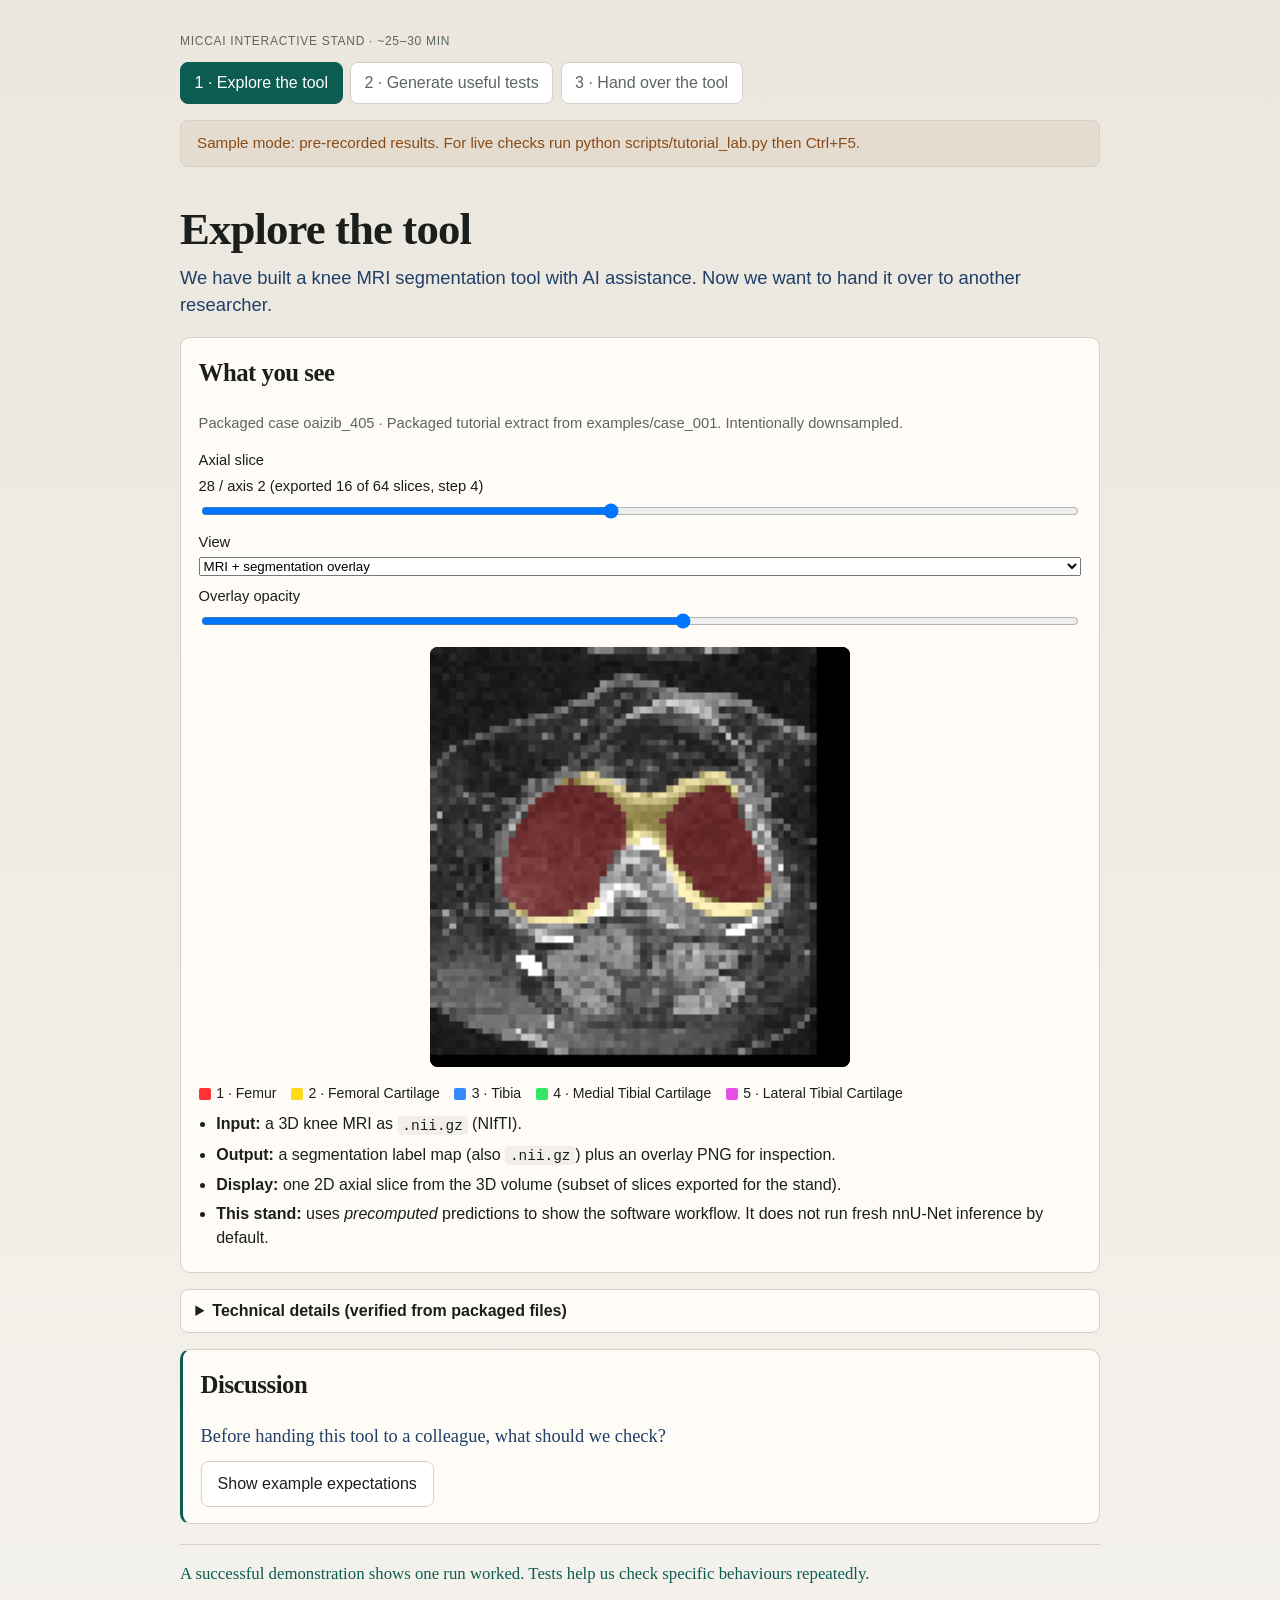
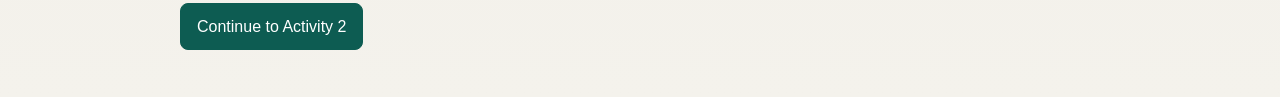
==== commit f554cd22: "Simplify the MICCAI stand to three English activities and fix clone-and-run paths. Replace the stale" ====
--- a/website/index.html
+++ b/website/index.html
@@ -6,78 +6,32 @@
     <title>From Vibe Coding to Trustworthy AI</title>
     <meta
       name="description"
-      content="MICCAI stand: understand a knee MRI segmentation tool, catch stale result reuse, review README handover."
+      content="Facilitator-led MICCAI stand: explore a knee MRI tool, write a useful test, hand over with a README."
     />
     <link rel="stylesheet" href="style.css" />
   </head>
   <body>
+    <header class="topbar">
+      <p class="eyebrow">MICCAI interactive stand · ~25–30 min</p>
+      <nav class="main-nav" aria-label="Activities">
+        <button type="button" class="nav-tab active" data-go="explore">1 · Explore the tool</button>
+        <button type="button" class="nav-tab" data-go="tests">2 · Generate useful tests</button>
+        <button type="button" class="nav-tab" data-go="handover">3 · Hand over the tool</button>
+      </nav>
+      <div id="lab-banner" class="lab-banner" aria-live="polite"></div>
+    </header>
+
     <main class="shell">
-      <section id="landing" class="screen">
-        <p class="eyebrow">MICCAI tutorial · research software handover</p>
-        <h1>From Vibe Coding to Trustworthy AI</h1>
+      <!-- Activity 1 -->
+      <section id="explore" class="screen">
+        <h1>Explore the tool</h1>
         <p class="lede">
-          Understand the tool, then ask: if tests are green, is the result still for the right case?
+          We have built a knee MRI segmentation tool with AI assistance. Now we want to hand it
+          over to another researcher.
         </p>
-        <p>
-          Interactive stand for medical imaging / ML researchers. We use a
-          <strong>cached</strong> knee MRI segmentation extract — not clinical certification,
-          not model training.
-        </p>
-        <div class="route-grid">
-          <button class="route-card" type="button" data-go="intro" data-route="quick">
-            <strong>Quick route · 5–10 min</strong>
-            <span>Tool intro → stale-result challenge → evidence summary.</span>
-          </button>
-          <button class="route-card" type="button" data-go="intro" data-route="full">
-            <strong>Full route · ~30 min</strong>
-            <span>Intro → core challenge → testing menu → README handover → summary.</span>
-          </button>
-        </div>
-        <p class="caption">Jump to an activity:</p>
-        <div class="nav">
-          <button class="btn" type="button" data-go="intro">0 · What does this tool do?</button>
-          <button class="btn" type="button" data-go="core">1 · Changed input, unchanged result</button>
-          <button class="btn" type="button" data-go="challenges">2 · Testing menu</button>
-          <button class="btn" type="button" data-go="handover">3 · README handover</button>
-          <button class="btn" type="button" data-go="summary">Evidence summary</button>
-          <a class="btn" href="activity.html">Activity guide</a>
-        </div>
-        <div id="lab-banner" class="lab-banner" aria-live="polite"></div>
-      </section>
-
-      <section id="intro" class="screen hidden">
-        <h2>What does this tool do?</h2>
-        <p>
-          Multi-structure <strong>knee MRI segmentation</strong>: the software takes a 3D MRI volume
-          and produces a label map (and optional visuals / provenance). This page uses the packaged
-          tutorial extract <code>examples/case_001</code> (downsampled).
-        </p>
-
-        <details open>
-          <summary>Overview (about 2 minutes)</summary>
-          <div class="panel">
-            <ul>
-              <li><strong>User provides:</strong> a 3D knee MRI in <code>.nii.gz</code> (NIfTI).</li>
-              <li><strong>Software produces:</strong> a segmentation NIfTI (integer labels per voxel), optional overlay PNG, optional provenance JSON.</li>
-              <li><strong>Research use:</strong> draft structure masks for further analysis — not a clinical device.</li>
-              <li><strong>This demo executes:</strong> the <em>cached</em> path (load packaged prediction → validate → save/visualise). It does <em>not</em> run full nnU-Net GPU inference unless you configure optional weights separately.</li>
-            </ul>
-          </div>
-        </details>
-
-        <details>
-          <summary>Processing flow: real inference vs tutorial cache</summary>
-          <pre class="flow">Real inference (optional):
-  MRI → preprocess / nnU-Net predict → segmentation NIfTI → save
-
-Cached tutorial (default here):
-  Example MRI + precomputed prediction → validate/load → save result + overlay
-
-Mode label: “live lab” = Python ran on this machine. It still uses the cached prediction unless you enable optional inference.</pre>
-        </details>
-
-        <div class="panel">
-          <h3>Interactive slice view</h3>
+
+        <div class="panel">
+          <h2>What you see</h2>
           <p class="caption" id="intro-slice-caption">Loading slice assets…</p>
           <div class="intro-controls">
             <label>Axial slice <span id="slice-label">—</span>
@@ -85,11 +39,9 @@
             </label>
             <label>View
               <select id="view-mode">
-                <option value="mri">MRI only</option>
-                <option value="pred">Segmentation mask</option>
-                <option value="overlay" selected>MRI + overlay</option>
-                <option value="gt">Ground truth mask (reference)</option>
-                <option value="gt_overlay">MRI + ground truth</option>
+                <option value="mri">Input MRI</option>
+                <option value="pred">Output segmentation mask</option>
+                <option value="overlay" selected>MRI + segmentation overlay</option>
               </select>
             </label>
             <label>Overlay opacity
@@ -97,127 +49,286 @@
             </label>
           </div>
           <div class="intro-stage">
-            <img id="intro-img" alt="Knee MRI slice" />
+            <img id="intro-img" alt="Knee MRI or segmentation slice" />
             <div id="intro-overlay-img" class="intro-overlay-layer" aria-hidden="true"></div>
           </div>
           <div id="intro-legend" class="legend"></div>
+          <ul class="plain-list">
+            <li><strong>Input:</strong> a 3D knee MRI as <code>.nii.gz</code> (NIfTI).</li>
+            <li><strong>Output:</strong> a segmentation label map (also <code>.nii.gz</code>) plus an overlay PNG for inspection.</li>
+            <li><strong>Display:</strong> one 2D axial slice from the 3D volume (subset of slices exported for the stand).</li>
+            <li><strong>This stand:</strong> uses <em>precomputed</em> predictions to show the software workflow. It does not run fresh nnU-Net inference by default.</li>
+          </ul>
+        </div>
+
+        <details>
+          <summary>Technical details (verified from packaged files)</summary>
+          <div id="intro-tech" class="panel"></div>
+        </details>
+
+        <div class="panel discuss">
+          <h2>Discussion</h2>
+          <p class="prompt-line">Before handing this tool to a colleague, what should we check?</p>
+          <button type="button" class="btn" id="reveal-expectations">Show example expectations</button>
+          <div id="expectations" class="reveal hidden">
+            <ol>
+              <li>A valid input produces a readable segmentation.</li>
+              <li>An invalid or missing input produces a clear error.</li>
+              <li>Reported quality checks reflect each anatomical structure — not only a mean score.</li>
+            </ol>
+          </div>
+        </div>
+
+        <p class="transition">
+          A successful demonstration shows one run worked. Tests help us check specific behaviours repeatedly.
+        </p>
+        <div class="nav">
+          <button type="button" class="btn primary" data-go="tests">Continue to Activity 2</button>
+        </div>
+      </section>
+
+      <!-- Activity 2 -->
+      <section id="tests" class="screen hidden">
+        <h1>Generate useful tests</h1>
+        <p class="lede">
+          Two teaching examples: a high average score that hides a missing cartilage region, and a
+          preview image that does not match the saved segmentation.
+        </p>
+
+        <div class="panel">
+          <h2>A. Define a useful test</h2>
+          <p>A test prepares a scenario, runs the software, and compares the actual result with an explicitly defined expectation.</p>
+        </div>
+
+        <!-- Example 1 -->
+        <div class="panel">
+          <h2>Example 1 · A good average score can hide a missing part</h2>
+          <div class="aaa">
+            <div><strong>Set up</strong><span>Take a knee segmentation and delete one cartilage region (label 5). Keep the reference labels the same.</span></div>
+            <div><strong>Run</strong><span>Ask the tool’s quality check: “Is this result good enough?”</span></div>
+            <div><strong>Check</strong><span>Each anatomical part should score well on its own — a high average alone is not enough.</span></div>
+          </div>
+          <p>Vague prompt:</p>
+          <pre class="prompt-box">Write tests for this segmentation tool.</pre>
+          <p>Plausible generated checks:</p>
+          <pre class="code-box">def test_quality_ok(pred, gt):
+    assert mean_dice(pred, gt) >= 0.70
+    assert pred.max() > 0</pre>
+          <div class="nav">
+            <button type="button" class="btn primary run-btn" id="run-mean-weak" data-busy-label="Running…">Run initial checks</button>
+            <button type="button" class="btn primary run-btn" id="run-mean-reveal" data-busy-label="Inspecting…">Inspect mean vs per-label</button>
+          </div>
+          <pre id="mean-terminal" class="lab-terminal" aria-live="polite">Ready.</pre>
+          <div id="mean-compare" class="ab-compare hidden">
+            <div>
+              <strong>Full prediction (mid slice)</strong>
+              <img src="assets/teaching/mean_full.png" alt="Full segmentation overlay" />
+            </div>
+            <div>
+              <strong>Teaching defect: label 5 removed</strong>
+              <img src="assets/teaching/mean_missing_label5.png" alt="Segmentation missing lateral tibial cartilage" />
+            </div>
+            <div class="ab-expected-text">
+              <strong>What the numbers show</strong>
+              <p id="mean-compare-text">Mean Dice can stay near 0.75 while label 5 Dice is 0.</p>
+            </div>
+          </div>
+          <p class="prompt-line">Does a good mean Dice prove every structure is present?</p>
+          <button type="button" class="btn" id="reveal-mean-dx">Reveal diagnosis</button>
+          <div id="mean-dx" class="reveal hidden">
+            <p>
+              The teaching quality gate only checks mean Dice. Lateral Tibial Cartilage can disappear
+              while the aggregate score still looks acceptable.
+            </p>
+          </div>
+          <p>Improved prompt (copyable):</p>
+          <pre class="prompt-box" id="mean-prompt">Inspect the quality-gate helpers in vibe_to_trust.challenges.stand_examples
+(accept_by_mean_only vs accept_with_per_label).
+
+Add a pytest that builds a teaching prediction from the packaged case by removing
+label 5 (Lateral Tibial Cartilage). Keep the ground truth unchanged.
+
+Assert that a mean-only gate may still accept, while a gate that requires every
+foreground label Dice >= 0.5 rejects this prediction.
+
+Do not only assert mean Dice. Do not modify examples/case_001.
+Run the test and explain what the result demonstrates.</pre>
+          <button type="button" class="btn" id="copy-mean-prompt">Copy prompt</button>
+          <div class="nav">
+            <button type="button" class="btn primary run-btn" id="run-mean-faulty">Run stronger test on faulty gate</button>
+            <button type="button" class="btn primary run-btn" id="run-mean-fixed">Run stronger test on corrected gate</button>
+          </div>
+          <pre id="mean-verify" class="lab-terminal" aria-live="polite">Ready.</pre>
+          <details>
+            <summary>Reveal minimal fix</summary>
+            <p>Require a per-label Dice floor for each structure, not mean Dice alone.</p>
+          </details>
+        </div>
+
+        <!-- Example 2 -->
+        <div class="panel">
+          <h2>Example 2 · The preview image may not match the saved result</h2>
+          <div class="aaa">
+            <div><strong>Set up</strong><span>Save the segmentation file and a preview overlay PNG for the same case.</span></div>
+            <div><strong>Run</strong><span>Open the overlay people use to visually check the result.</span></div>
+            <div><strong>Check</strong><span>That image should show the same mid-slice as the saved segmentation — not an old or wrong slice.</span></div>
+          </div>
+          <p>Vague checks often only ask whether <code>overlay.png</code> exists.</p>
+          <div class="nav">
+            <button type="button" class="btn primary run-btn" id="run-overlay-weak" data-busy-label="Running…">Run initial checks</button>
+            <button type="button" class="btn primary run-btn" id="run-overlay-reveal" data-busy-label="Comparing…">Compare overlay to prediction</button>
+          </div>
+          <pre id="overlay-terminal" class="lab-terminal" aria-live="polite">Ready.</pre>
+          <div id="overlay-compare" class="ab-compare hidden">
+            <div>
+              <strong>Bound overlay (mid slice)</strong>
+              <img src="assets/teaching/overlay_bound.png" alt="Overlay bound to mid-slice prediction" />
+            </div>
+            <div>
+              <strong>Teaching defect: wrong slice</strong>
+              <img src="assets/teaching/overlay_stale.png" alt="Overlay from a different axial slice" />
+            </div>
+            <div class="ab-expected-text">
+              <strong>What went wrong</strong>
+              <p id="overlay-compare-text">Same NIfTI prediction; PNG written from z=0 instead of the mid slice.</p>
+            </div>
+          </div>
+          <p class="prompt-line">Does a valid-looking overlay prove it matches the current result?</p>
+          <button type="button" class="btn" id="reveal-overlay-dx">Reveal diagnosis</button>
+          <div id="overlay-dx" class="reveal hidden">
+            <p>
+              The teaching exporter saves the correct prediction but writes <code>overlay.png</code>
+              from another axial slice. Existence checks miss this.
+            </p>
+          </div>
+          <p>Improved prompt (copyable):</p>
+          <pre class="prompt-box" id="overlay-prompt">Inspect export_case_outputs in vibe_to_trust.challenges.stand_examples.
+
+Add a pytest that exports with bind_overlay_to_prediction=False, then regenerates
+the expected mid-slice overlay from the saved prediction and compares file content
+(e.g. SHA-256).
+
+Assert the unbound export fails that comparison, and bind_overlay_to_prediction=True passes.
+
+Do not only check that overlay.png exists. Do not modify examples/case_001.
+Run the test and explain what the result demonstrates.</pre>
+          <button type="button" class="btn" id="copy-overlay-prompt">Copy prompt</button>
+          <div class="nav">
+            <button type="button" class="btn primary run-btn" id="run-overlay-faulty">Run stronger test on faulty export</button>
+            <button type="button" class="btn primary run-btn" id="run-overlay-fixed">Run stronger test on corrected export</button>
+          </div>
+          <pre id="overlay-verify" class="lab-terminal" aria-live="polite">Ready.</pre>
+          <details>
+            <summary>Reveal minimal fix</summary>
+            <p>Always regenerate <code>overlay.png</code> from the current prediction at the intended slice index.</p>
+          </details>
+        </div>
+
+        <div class="panel">
+          <h3>Review</h3>
+          <ul class="plain-list">
+            <li>Does the test inspect the quantity that can actually go wrong?</li>
+            <li>Does it fail when the targeted defect is present?</li>
+            <li>Would keeping these tests catch recurrence after future edits?</li>
+          </ul>
+        </div>
+
+        <div class="nav">
+          <button type="button" class="btn" data-go="explore">Back</button>
+          <button type="button" class="btn primary" data-go="handover">Continue to Activity 3</button>
+        </div>
+      </section>
+
+      <!-- Activity 3 -->
+      <section id="handover" class="screen hidden">
+        <h1>Hand over the tool</h1>
+        <p class="lede">
+          The tool now has a test for the issue we found. Tomorrow you are unavailable.
+          Can another researcher run and check it using only the README?
+        </p>
+
+        <div class="panel">
+          <h2>Incomplete README</h2>
+          <pre class="code-box">Knee MRI segmentation tool.
+Install the dependencies and run demo.py.
+Results are saved in the output folder.</pre>
+          <p class="prompt-line">What would you need to ask the author before you could use this?</p>
+          <button type="button" class="btn" id="reveal-readme-qs">Show five questions a useful README answers</button>
+          <div id="readme-qs" class="reveal hidden">
+            <ol>
+              <li>What does the tool do, and what are its limitations?</li>
+              <li>How do I install and run it?</li>
+              <li>What input do I need?</li>
+              <li>What output should I expect, and where?</li>
+              <li>How do I run the checks and interpret the results?</li>
+            </ol>
+          </div>
+        </div>
+
+        <div class="panel">
+          <h2>Ask AI to improve the README</h2>
+          <pre class="prompt-box" id="readme-prompt">Inspect this repository and improve its README for a researcher who has not used the tool before.
+
+Explain:
+1. What the tool does and its limitations.
+2. Required inputs and example data.
+3. Installation and exact commands, including the working directory.
+4. Expected output files and how to inspect them.
+5. How to run the tests and understand the results.
+
+Distinguish cached demonstration from real model inference.
+Verify commands and file paths against the repository.
+Do not invent capabilities or claim checks were run if they were not.
+Keep the README concise.</pre>
+          <button type="button" class="btn" id="copy-readme-prompt">Copy README prompt</button>
+          <button type="button" class="btn" id="reveal-readme-improved">Show improved README highlights</button>
+          <div id="readme-improved" class="reveal hidden">
+            <p><strong>Meaningful additions (aligned with this repository):</strong></p>
+            <ul class="plain-list">
+              <li>Working directory = repository root; <code>pip install -e ".[test]"</code></li>
+              <li>Exact commands: <code>python scripts/demo.py --no-open</code>, <code>python scripts/run_tests.py</code>, <code>python scripts/tutorial_lab.py</code></li>
+              <li>Expected outputs: <code>outputs/demo/prediction.nii.gz</code>, <code>outputs/demo/overlay.png</code></li>
+              <li>Cached demo vs optional real inference (<code>model/README.md</code>)</li>
+              <li>Limitations: downsampled extract; not clinical software</li>
+            </ul>
+          </div>
+        </div>
+
+        <div class="panel discuss">
+          <h2>Practical handover task</h2>
+          <p>
+            Using only the README, identify: (1) the first command to run, (2) where outputs appear,
+            (3) the command used to check the tool.
+          </p>
+        </div>
+
+        <div class="panel closing">
+          <h2>Close</h2>
+          <ol>
+            <li>Define expected behaviour.</li>
+            <li>Ask AI to generate a focused test.</li>
+            <li>Verify that the test detects the intended defect.</li>
+            <li>Document how the next person can run and check the tool.</li>
+          </ol>
           <p class="caption">
-            Ground truth is a <strong>reference annotation for evaluation</strong>, not an input required for ordinary inference.
-            Prediction and ground truth must not be confused.
+            Completing this stand does not verify the entire tool or establish clinical readiness.
           </p>
-        </div>
-
-        <details>
-          <summary>Technical details (from packaged files)</summary>
-          <div class="panel" id="intro-tech"></div>
-        </details>
+          <div class="nav">
+            <a class="btn" href="https://github.com/VibeCodingMICCAI/realiable-deploy#readme" target="_blank" rel="noopener">Repository README</a>
+            <button type="button" class="btn" id="copy-mean-prompt-footer">Copy mean-Dice prompt</button>
+            <button type="button" class="btn" id="copy-overlay-prompt-footer">Copy overlay prompt</button>
+            <button type="button" class="btn" id="copy-readme-prompt-footer">Copy README prompt</button>
+            <a class="btn" href="further.html">Further examples</a>
+            <a class="btn" href="activity.html">Written activity guide</a>
+          </div>
+        </div>
 
         <div class="nav">
-          <button class="btn" type="button" data-go="landing">Home</button>
-          <button class="btn primary" type="button" data-go="core">Continue to core challenge</button>
-        </div>
-      </section>
-
-      <section id="core" class="screen hidden">
-        <h2>Changed input, unchanged result</h2>
-        <p class="caption">
-          Seeded teaching defect: “skip segmentation if prediction.nii.gz already exists.”
-          Not a claim that the production cached pipeline has this bug.
-          Teaching cases A/B are derived from the packaged extract (B remaps labels) — not two patients.
-        </p>
-        <ol class="steps" id="core-steps">
-          <li data-step="1" class="step active">Feature &amp; initial tests</li>
-          <li data-step="2" class="step">Predict</li>
-          <li data-step="3" class="step">Run A then B</li>
-          <li data-step="4" class="step">Compare evidence</li>
-          <li data-step="5" class="step">Stronger test</li>
-          <li data-step="6" class="step">Fix &amp; verify</li>
-        </ol>
-        <div id="core-panel" class="panel"></div>
-        <pre id="core-terminal" class="lab-terminal hidden" aria-live="polite"></pre>
-        <div class="nav">
-          <button class="btn" type="button" data-go="intro">Back</button>
-          <button class="btn" type="button" id="core-back">Previous step</button>
-          <button class="btn primary" type="button" id="core-next">Continue</button>
-          <button class="btn" type="button" data-go="challenges">Testing menu</button>
-        </div>
-      </section>
-
-      <section id="challenges" class="screen hidden">
-        <h2>Layered testing challenges</h2>
-        <p>Optional depth. Affine geometry is listed under advanced.</p>
-        <div class="level-block">
-          <h3>Level 1 — Behaviour and input contracts</h3>
-          <div class="nav">
-            <button class="btn" type="button" data-challenge="level1_dice">Dice examples</button>
-            <button class="btn" type="button" data-challenge="level1_shapes">Shape mismatch</button>
-            <button class="btn" type="button" data-challenge="level1_invalid">Invalid inputs</button>
-          </div>
-        </div>
-        <div class="level-block">
-          <h3>Level 2 — Integration and regressions</h3>
-          <div class="nav">
-            <button class="btn" type="button" data-challenge="level2_geometry">Saved geometry (advanced)</button>
-            <button class="btn" type="button" data-challenge="level2_per_label">Mean vs per-label Dice</button>
-          </div>
-        </div>
-        <div class="level-block">
-          <h3>Level 3 — Reproducibility and evidence</h3>
-          <div class="nav">
-            <button class="btn" type="button" data-challenge="level3_evidence">Arrays, geometry, provenance</button>
-          </div>
-        </div>
-        <div id="challenge-detail" class="panel hidden"></div>
-        <pre id="challenge-terminal" class="lab-terminal hidden" aria-live="polite"></pre>
-        <div class="nav">
-          <button class="btn" type="button" data-go="core">Back to core</button>
-          <button class="btn primary" type="button" data-go="handover">README handover</button>
-        </div>
-      </section>
-
-      <section id="handover" class="screen hidden">
-        <h2>Research handover review</h2>
-        <p>
-          A collaborator must install, run the cached example, verify outputs, and understand limits using only the README.
-        </p>
-        <div class="panel">
-          <h3>1. Incomplete README — identify problems first</h3>
-          <pre id="readme-incomplete" class="code-box"></pre>
-          <label class="field-label" for="readme-notes">What is missing or misleading?</label>
-          <textarea id="readme-notes" rows="3" placeholder="Notes before revealing the improved version…"></textarea>
-          <div class="nav">
-            <button class="btn" type="button" id="reveal-readme">Reveal improved README</button>
-            <button class="btn" type="button" id="copy-readme-prompt">Copy audit prompt</button>
-          </div>
-          <div id="readme-improved-wrap" class="hidden">
-            <h3>2. Improved README</h3>
-            <pre id="readme-improved" class="code-box"></pre>
-            <p class="callout">Facilitator pair: follow the real repository README cold; record the first ambiguity.</p>
-          </div>
-        </div>
-        <div class="panel">
-          <h3>Prompt stages</h3>
-          <div class="scenario-tabs" id="prompt-tabs"></div>
-          <pre id="prompt-text" class="prompt-box"></pre>
-          <button class="btn" type="button" id="copy-stage-prompt">Copy prompt</button>
-        </div>
-        <div class="nav">
-          <button class="btn" type="button" data-go="challenges">Back</button>
-          <button class="btn primary" type="button" data-go="summary">Evidence summary</button>
-        </div>
-      </section>
-
-      <section id="summary" class="screen hidden">
-        <h2>Evidence-based handover summary</h2>
-        <p class="caption">Completion is not verification. Distinguish live runs, samples, detections, and reveals.</p>
-        <div id="summary-box" class="summary"></div>
-        <div class="nav">
-          <button class="btn primary" type="button" id="copy-summary">Copy Markdown summary</button>
-          <button class="btn" type="button" data-go="landing">Home</button>
-          <button class="btn" type="button" id="restart">Reset session evidence</button>
+          <button type="button" class="btn" data-go="tests">Back</button>
+          <button type="button" class="btn" data-go="explore">Back to start</button>
         </div>
       </section>
     </main>
-    <script src="script.js?v=20260921b"></script>
+    <script src="script.js?v=20260922b"></script>
   </body>
 </html>
--- a/website/style.css
+++ b/website/style.css
@@ -22,11 +22,98 @@
   min-height: 100vh;
   line-height: 1.5;
 }
+.topbar {
+  width: min(920px, calc(100% - 2rem));
+  margin: 0 auto;
+  padding: 1.25rem 0 0;
+}
+.main-nav {
+  display: flex;
+  flex-wrap: wrap;
+  gap: .45rem;
+  margin: .75rem 0 .35rem;
+}
+.nav-tab {
+  border: 1px solid var(--line);
+  background: #fff;
+  color: var(--muted);
+  border-radius: 8px;
+  padding: .5rem .85rem;
+  font: inherit;
+  cursor: pointer;
+}
+.nav-tab.active {
+  background: var(--accent);
+  border-color: var(--accent);
+  color: #fff;
+}
 .shell {
   width: min(920px, calc(100% - 2rem));
   margin: 0 auto;
-  padding: 2rem 0 3rem;
-}
+  padding: 1rem 0 3rem;
+}
+.screen { animation: fade .25s ease; }
+@keyframes fade {
+  from { opacity: .4; }
+  to { opacity: 1; }
+}
+.panel { margin: 1rem 0; }
+.panel.discuss { border-left: 3px solid var(--accent); }
+.panel.closing { border-left: 3px solid var(--accent-2); }
+.plain-list { margin: .5rem 0 0 1.1rem; padding: 0; }
+.plain-list li { margin: .35rem 0; }
+.prompt-line {
+  font-family: var(--serif);
+  font-size: 1.15rem;
+  color: var(--accent-2);
+  margin: .6rem 0;
+}
+.transition {
+  font-family: var(--serif);
+  font-size: 1.05rem;
+  color: var(--accent);
+  border-top: 1px solid var(--line);
+  padding-top: 1rem;
+  margin-top: 1.25rem;
+}
+.reveal {
+  margin-top: .7rem;
+  padding: .75rem 1rem;
+  background: rgba(13,92,82,.06);
+  border-radius: 8px;
+}
+.aaa {
+  display: grid;
+  gap: .65rem;
+  margin-top: .7rem;
+}
+.aaa > div {
+  display: grid;
+  gap: .2rem;
+  padding: .65rem .8rem;
+  background: rgba(31,63,102,.05);
+  border-radius: 8px;
+}
+.aaa strong {
+  font-family: var(--serif);
+  color: var(--accent);
+}
+.ab-compare {
+  display: grid;
+  grid-template-columns: repeat(auto-fit, minmax(180px, 1fr));
+  gap: .75rem;
+  margin: .9rem 0;
+}
+.ab-compare > div {
+  background: #111;
+  color: #eee;
+  border-radius: 8px;
+  padding: .65rem;
+}
+.ab-compare strong { display: block; font-size: .85rem; margin-bottom: .4rem; color: #cfe8e2; }
+.ab-compare img { width: 100%; aspect-ratio: 1; object-fit: contain; background: #000; border-radius: 4px; }
+.ab-compare .caption { color: #b7c2bc; font-size: .78rem; }
+.ab-expected-text p { margin: .45rem 0; font-size: .9rem; line-height: 1.4; }
 .hidden { display: none !important; }
 .eyebrow {
   text-transform: uppercase;
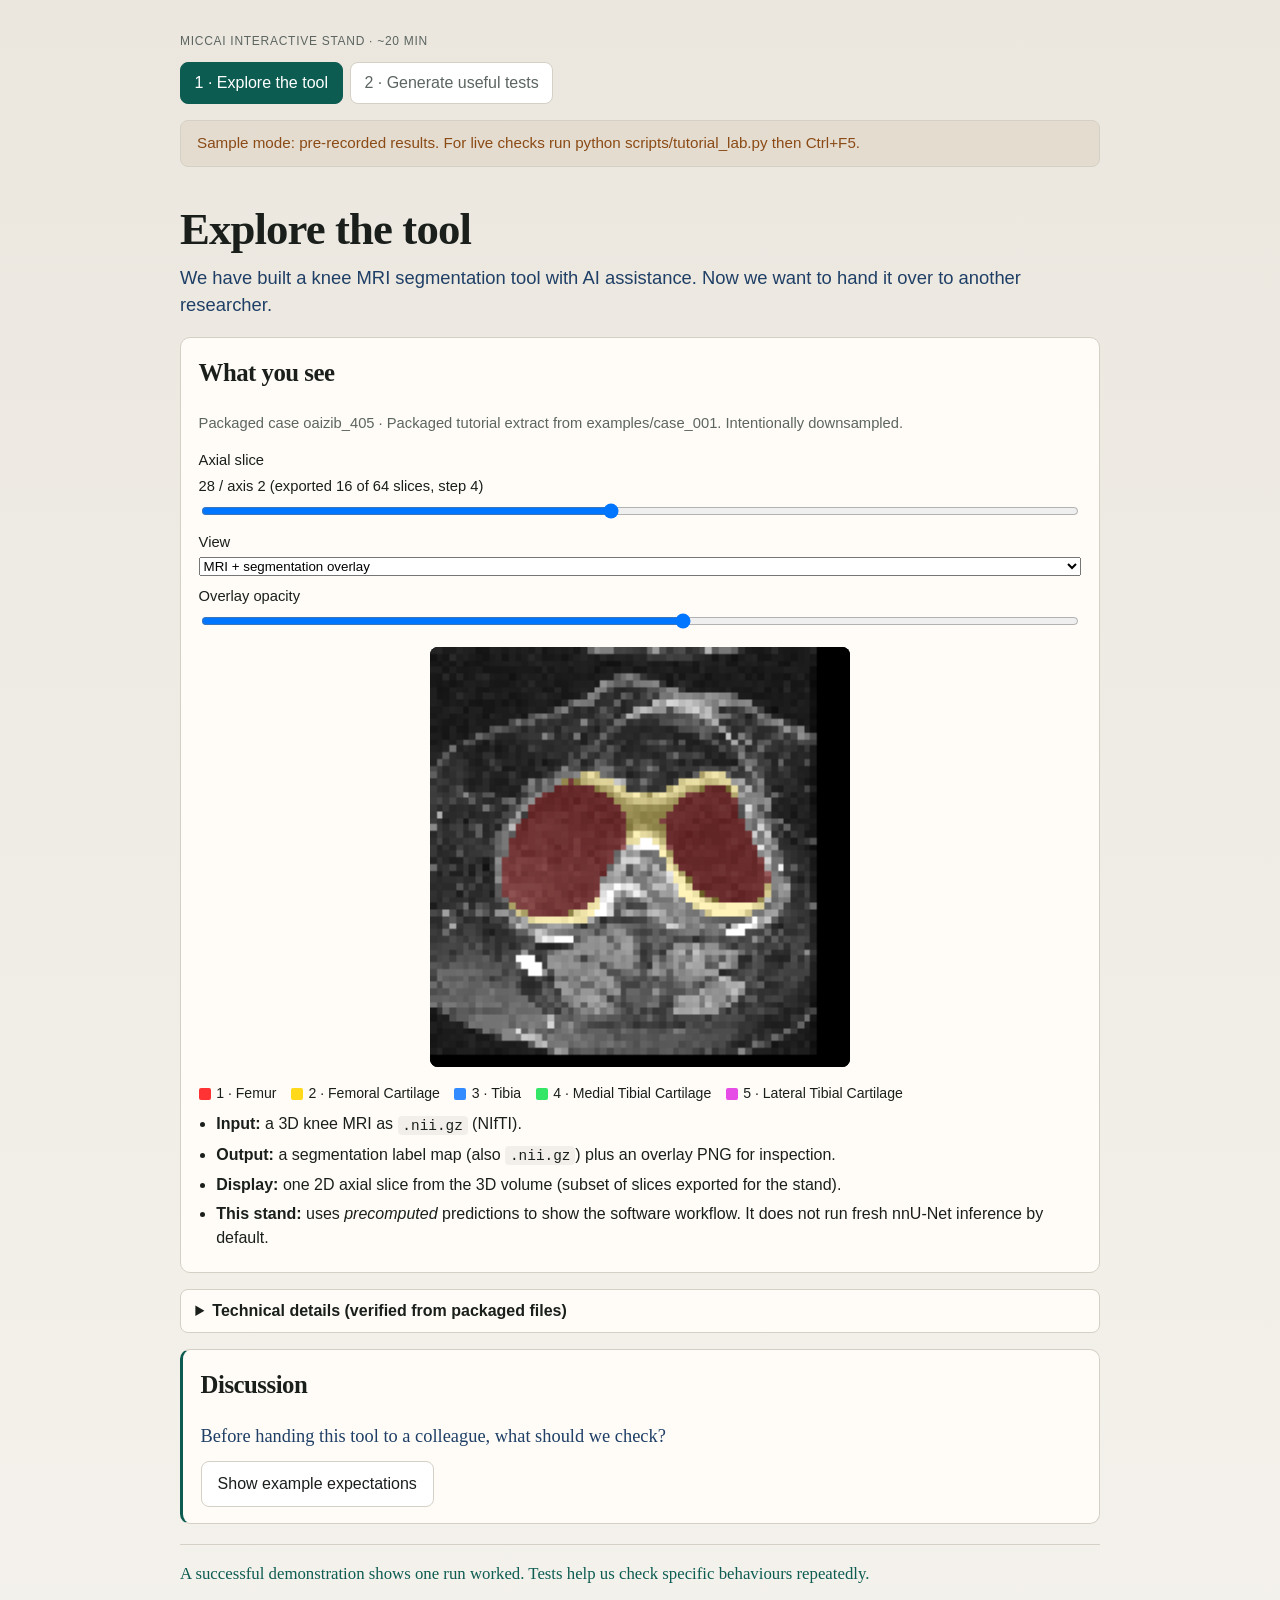
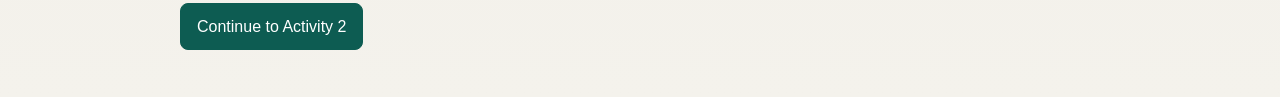
==== commit 35eb907d: "Drop the README handover activity from the stand. The session now covers exploring the tool and gene" ====
--- a/website/index.html
+++ b/website/index.html
@@ -6,17 +6,16 @@
     <title>From Vibe Coding to Trustworthy AI</title>
     <meta
       name="description"
-      content="Facilitator-led MICCAI stand: explore a knee MRI tool, write a useful test, hand over with a README."
+      content="Facilitator-led MICCAI stand: explore a knee MRI tool and write useful tests."
     />
     <link rel="stylesheet" href="style.css" />
   </head>
   <body>
     <header class="topbar">
-      <p class="eyebrow">MICCAI interactive stand · ~25–30 min</p>
+      <p class="eyebrow">MICCAI interactive stand · ~20 min</p>
       <nav class="main-nav" aria-label="Activities">
         <button type="button" class="nav-tab active" data-go="explore">1 · Explore the tool</button>
         <button type="button" class="nav-tab" data-go="tests">2 · Generate useful tests</button>
-        <button type="button" class="nav-tab" data-go="handover">3 · Hand over the tool</button>
       </nav>
       <div id="lab-banner" class="lab-banner" aria-live="polite"></div>
     </header>
@@ -233,102 +232,29 @@
           </ul>
         </div>
 
-        <div class="nav">
-          <button type="button" class="btn" data-go="explore">Back</button>
-          <button type="button" class="btn primary" data-go="handover">Continue to Activity 3</button>
-        </div>
-      </section>
-
-      <!-- Activity 3 -->
-      <section id="handover" class="screen hidden">
-        <h1>Hand over the tool</h1>
-        <p class="lede">
-          The tool now has a test for the issue we found. Tomorrow you are unavailable.
-          Can another researcher run and check it using only the README?
-        </p>
-
-        <div class="panel">
-          <h2>Incomplete README</h2>
-          <pre class="code-box">Knee MRI segmentation tool.
-Install the dependencies and run demo.py.
-Results are saved in the output folder.</pre>
-          <p class="prompt-line">What would you need to ask the author before you could use this?</p>
-          <button type="button" class="btn" id="reveal-readme-qs">Show five questions a useful README answers</button>
-          <div id="readme-qs" class="reveal hidden">
-            <ol>
-              <li>What does the tool do, and what are its limitations?</li>
-              <li>How do I install and run it?</li>
-              <li>What input do I need?</li>
-              <li>What output should I expect, and where?</li>
-              <li>How do I run the checks and interpret the results?</li>
-            </ol>
-          </div>
-        </div>
-
-        <div class="panel">
-          <h2>Ask AI to improve the README</h2>
-          <pre class="prompt-box" id="readme-prompt">Inspect this repository and improve its README for a researcher who has not used the tool before.
-
-Explain:
-1. What the tool does and its limitations.
-2. Required inputs and example data.
-3. Installation and exact commands, including the working directory.
-4. Expected output files and how to inspect them.
-5. How to run the tests and understand the results.
-
-Distinguish cached demonstration from real model inference.
-Verify commands and file paths against the repository.
-Do not invent capabilities or claim checks were run if they were not.
-Keep the README concise.</pre>
-          <button type="button" class="btn" id="copy-readme-prompt">Copy README prompt</button>
-          <button type="button" class="btn" id="reveal-readme-improved">Show improved README highlights</button>
-          <div id="readme-improved" class="reveal hidden">
-            <p><strong>Meaningful additions (aligned with this repository):</strong></p>
-            <ul class="plain-list">
-              <li>Working directory = repository root; <code>pip install -e ".[test]"</code></li>
-              <li>Exact commands: <code>python scripts/demo.py --no-open</code>, <code>python scripts/run_tests.py</code>, <code>python scripts/tutorial_lab.py</code></li>
-              <li>Expected outputs: <code>outputs/demo/prediction.nii.gz</code>, <code>outputs/demo/overlay.png</code></li>
-              <li>Cached demo vs optional real inference (<code>model/README.md</code>)</li>
-              <li>Limitations: downsampled extract; not clinical software</li>
-            </ul>
-          </div>
-        </div>
-
-        <div class="panel discuss">
-          <h2>Practical handover task</h2>
-          <p>
-            Using only the README, identify: (1) the first command to run, (2) where outputs appear,
-            (3) the command used to check the tool.
-          </p>
-        </div>
-
         <div class="panel closing">
           <h2>Close</h2>
           <ol>
             <li>Define expected behaviour.</li>
             <li>Ask AI to generate a focused test.</li>
             <li>Verify that the test detects the intended defect.</li>
-            <li>Document how the next person can run and check the tool.</li>
           </ol>
           <p class="caption">
             Completing this stand does not verify the entire tool or establish clinical readiness.
           </p>
           <div class="nav">
-            <a class="btn" href="https://github.com/VibeCodingMICCAI/realiable-deploy#readme" target="_blank" rel="noopener">Repository README</a>
             <button type="button" class="btn" id="copy-mean-prompt-footer">Copy mean-Dice prompt</button>
             <button type="button" class="btn" id="copy-overlay-prompt-footer">Copy overlay prompt</button>
-            <button type="button" class="btn" id="copy-readme-prompt-footer">Copy README prompt</button>
             <a class="btn" href="further.html">Further examples</a>
             <a class="btn" href="activity.html">Written activity guide</a>
           </div>
         </div>
 
         <div class="nav">
-          <button type="button" class="btn" data-go="tests">Back</button>
-          <button type="button" class="btn" data-go="explore">Back to start</button>
+          <button type="button" class="btn" data-go="explore">Back</button>
         </div>
       </section>
     </main>
-    <script src="script.js?v=20260922b"></script>
+    <script src="script.js?v=20260929a"></script>
   </body>
 </html>
